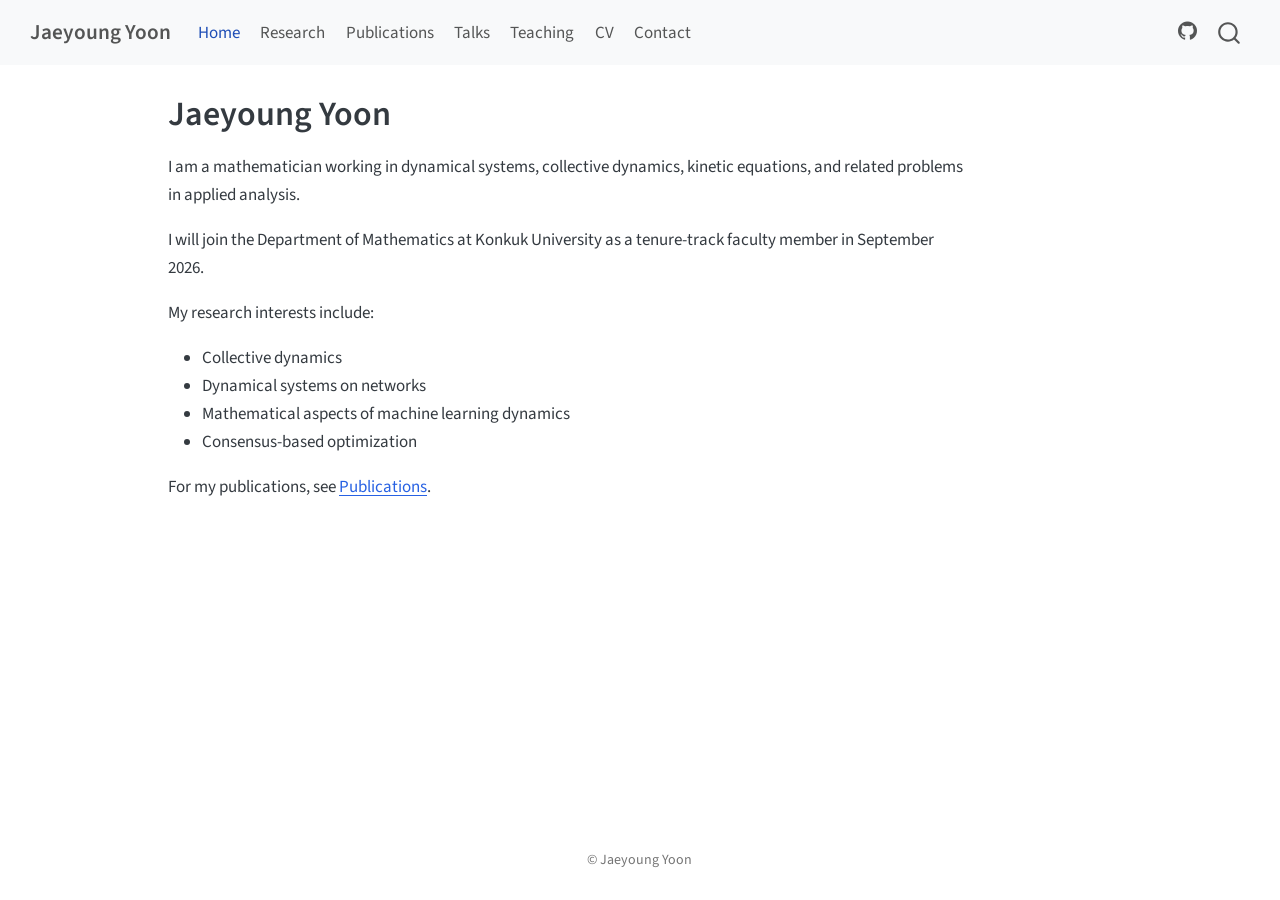
==== docs/index.html @ 16b4a7c4 "Initial Quarto website" ====
<!DOCTYPE html>
<html xmlns="http://www.w3.org/1999/xhtml" lang="en" xml:lang="en"><head>

<meta charset="utf-8">
<meta name="generator" content="quarto-1.9.38">

<meta name="viewport" content="width=device-width, initial-scale=1.0, user-scalable=yes">


<title>Jaeyoung Yoon</title>
<style>
/* Default styles provided by pandoc.
** See https://pandoc.org/MANUAL.html#variables-for-html for config info.
*/
code{white-space: pre-wrap;}
span.smallcaps{font-variant: small-caps;}
div.columns{display: flex; gap: min(4vw, 1.5em);}
div.column{flex: auto; overflow-x: auto;}
div.hanging-indent{margin-left: 1.5em; text-indent: -1.5em;}
ul.task-list{list-style: none;}
ul.task-list li input[type="checkbox"] {
  width: 0.8em;
  margin: 0 0.8em 0.2em -1em; /* quarto-specific, see https://github.com/quarto-dev/quarto-cli/issues/4556 */ 
  vertical-align: middle;
}
</style>


<script src="site_libs/quarto-nav/quarto-nav.js"></script>
<script src="site_libs/quarto-nav/headroom.min.js"></script>
<script src="site_libs/clipboard/clipboard.min.js"></script>
<script src="site_libs/quarto-search/autocomplete.umd.js"></script>
<script src="site_libs/quarto-search/fuse.min.js"></script>
<script src="site_libs/quarto-search/quarto-search.js"></script>
<meta name="quarto:offset" content="./">
<script src="site_libs/quarto-html/quarto.js" type="module"></script>
<script src="site_libs/quarto-html/tabsets/tabsets.js" type="module"></script>
<script src="site_libs/quarto-html/popper.min.js"></script>
<script src="site_libs/quarto-html/tippy.umd.min.js"></script>
<script src="site_libs/quarto-html/anchor.min.js"></script>
<link href="site_libs/quarto-html/tippy.css" rel="stylesheet">
<link href="site_libs/quarto-html/quarto-syntax-highlighting-15634bcf2e68342d4ad2dfa704d543f6.css" rel="stylesheet" id="quarto-text-highlighting-styles">
<script src="site_libs/bootstrap/bootstrap.min.js"></script>
<link href="site_libs/bootstrap/bootstrap-icons.css" rel="stylesheet">
<link href="site_libs/bootstrap/bootstrap-158031087360bce0ff56dc785ce39e06.min.css" rel="stylesheet" append-hash="true" id="quarto-bootstrap" data-mode="light">
<script id="quarto-search-options" type="application/json">{
  "location": "navbar",
  "copy-button": false,
  "collapse-after": 3,
  "panel-placement": "end",
  "type": "overlay",
  "limit": 50,
  "keyboard-shortcut": [
    "f",
    "/",
    "s"
  ],
  "show-item-context": false,
  "language": {
    "search-no-results-text": "No results",
    "search-matching-documents-text": "matching documents",
    "search-copy-link-title": "Copy link to search",
    "search-hide-matches-text": "Hide additional matches",
    "search-more-match-text": "more match in this document",
    "search-more-matches-text": "more matches in this document",
    "search-clear-button-title": "Clear",
    "search-text-placeholder": "",
    "search-detached-cancel-button-title": "Cancel",
    "search-submit-button-title": "Submit",
    "search-label": "Search"
  }
}</script>


<link rel="stylesheet" href="styles.css">
</head>

<body class="nav-fixed quarto-light">

<div id="quarto-search-results"></div>
  <header id="quarto-header" class="headroom fixed-top">
    <nav class="navbar navbar-expand-lg " data-bs-theme="dark">
      <div class="navbar-container container-fluid">
      <div class="navbar-brand-container mx-auto">
    <a class="navbar-brand" href="./index.html">
    <span class="navbar-title">Jaeyoung Yoon</span>
    </a>
  </div>
            <div id="quarto-search" class="" title="Search"></div>
          <button class="navbar-toggler" type="button" data-bs-toggle="collapse" data-bs-target="#navbarCollapse" aria-controls="navbarCollapse" role="menu" aria-expanded="false" aria-label="Toggle navigation" onclick="if (window.quartoToggleHeadroom) { window.quartoToggleHeadroom(); }">
  <span class="navbar-toggler-icon"></span>
</button>
          <div class="collapse navbar-collapse" id="navbarCollapse">
            <ul class="navbar-nav navbar-nav-scroll me-auto">
  <li class="nav-item">
    <a class="nav-link active" href="./index.html" aria-current="page"> 
<span class="menu-text">Home</span></a>
  </li>  
  <li class="nav-item">
    <a class="nav-link" href="./research.html"> 
<span class="menu-text">Research</span></a>
  </li>  
  <li class="nav-item">
    <a class="nav-link" href="./publications.html"> 
<span class="menu-text">Publications</span></a>
  </li>  
  <li class="nav-item">
    <a class="nav-link" href="./talks.html"> 
<span class="menu-text">Talks</span></a>
  </li>  
  <li class="nav-item">
    <a class="nav-link" href="./teaching.html"> 
<span class="menu-text">Teaching</span></a>
  </li>  
  <li class="nav-item">
    <a class="nav-link" href="./cv.html"> 
<span class="menu-text">CV</span></a>
  </li>  
  <li class="nav-item">
    <a class="nav-link" href="./contact.html"> 
<span class="menu-text">Contact</span></a>
  </li>  
</ul>
            <ul class="navbar-nav navbar-nav-scroll ms-auto">
  <li class="nav-item compact">
    <a class="nav-link" href="https://github.com/wodud1516"> <i class="bi bi-github" role="img">
</i> 
<span class="menu-text"></span></a>
  </li>  
</ul>
          </div> <!-- /navcollapse -->
            <div class="quarto-navbar-tools">
</div>
      </div> <!-- /container-fluid -->
    </nav>
</header>
<!-- content -->
<div id="quarto-content" class="quarto-container page-columns page-rows-contents page-layout-article page-navbar">
<!-- sidebar -->
<!-- margin-sidebar -->
    <div id="quarto-margin-sidebar" class="sidebar margin-sidebar zindex-bottom">
        
    </div>
<!-- main -->
<main class="content" id="quarto-document-content">

<header id="title-block-header" class="quarto-title-block default">
<div class="quarto-title">
<h1 class="title">Jaeyoung Yoon</h1>
</div>



<div class="quarto-title-meta">

    
  
    
  </div>
  


</header>


<p>I am a mathematician working in dynamical systems, collective dynamics, kinetic equations, and related problems in applied analysis.</p>
<p>I will join the Department of Mathematics at Konkuk University as a tenure-track faculty member in September 2026.</p>
<p>My research interests include:</p>
<ul>
<li>Collective dynamics</li>
<li>Dynamical systems on networks</li>
<li>Mathematical aspects of machine learning dynamics</li>
<li>Consensus-based optimization</li>
</ul>
<p>For my publications, see <a href="./publications.html">Publications</a>.</p>



</main> <!-- /main -->
<script id="quarto-html-after-body" type="application/javascript">
  window.document.addEventListener("DOMContentLoaded", function (event) {
    const icon = "";
    const anchorJS = new window.AnchorJS();
    anchorJS.options = {
      placement: 'right',
      icon: icon
    };
    anchorJS.add('.anchored');
    const isCodeAnnotation = (el) => {
      for (const clz of el.classList) {
        if (clz.startsWith('code-annotation-')) {                     
          return true;
        }
      }
      return false;
    }
    const onCopySuccess = function(e) {
      // button target
      const button = e.trigger;
      // don't keep focus
      button.blur();
      // flash "checked"
      button.classList.add('code-copy-button-checked');
      var currentTitle = button.getAttribute("title");
      button.setAttribute("title", "Copied!");
      let tooltip;
      if (window.bootstrap) {
        button.setAttribute("data-bs-toggle", "tooltip");
        button.setAttribute("data-bs-placement", "left");
        button.setAttribute("data-bs-title", "Copied!");
        tooltip = new bootstrap.Tooltip(button, 
          { trigger: "manual", 
            customClass: "code-copy-button-tooltip",
            offset: [0, -8]});
        tooltip.show();    
      }
      setTimeout(function() {
        if (tooltip) {
          tooltip.hide();
          button.removeAttribute("data-bs-title");
          button.removeAttribute("data-bs-toggle");
          button.removeAttribute("data-bs-placement");
        }
        button.setAttribute("title", currentTitle);
        button.classList.remove('code-copy-button-checked');
      }, 1000);
      // clear code selection
      e.clearSelection();
    }
    const getTextToCopy = function(trigger) {
      const outerScaffold = trigger.parentElement.cloneNode(true);
      const codeEl = outerScaffold.querySelector('code');
      for (const childEl of codeEl.children) {
        if (isCodeAnnotation(childEl)) {
          childEl.remove();
        }
      }
      return codeEl.innerText;
    }
    const clipboard = new window.ClipboardJS('.code-copy-button:not([data-in-quarto-modal])', {
      text: getTextToCopy
    });
    clipboard.on('success', onCopySuccess);
    if (window.document.getElementById('quarto-embedded-source-code-modal')) {
      const clipboardModal = new window.ClipboardJS('.code-copy-button[data-in-quarto-modal]', {
        text: getTextToCopy,
        container: window.document.getElementById('quarto-embedded-source-code-modal')
      });
      clipboardModal.on('success', onCopySuccess);
    }
      var localhostRegex = new RegExp(/^(?:http|https):\/\/localhost\:?[0-9]*\//);
      var mailtoRegex = new RegExp(/^mailto:/);
        var filterRegex = new RegExp('/' + window.location.host + '/');
      var isInternal = (href) => {
          return filterRegex.test(href) || localhostRegex.test(href) || mailtoRegex.test(href);
      }
      // Inspect non-navigation links and adorn them if external
     var links = window.document.querySelectorAll('a[href]:not(.nav-link):not(.navbar-brand):not(.toc-action):not(.sidebar-link):not(.sidebar-item-toggle):not(.pagination-link):not(.no-external):not([aria-hidden]):not(.dropdown-item):not(.quarto-navigation-tool):not(.about-link)');
      for (var i=0; i<links.length; i++) {
        const link = links[i];
        if (!isInternal(link.href)) {
          // undo the damage that might have been done by quarto-nav.js in the case of
          // links that we want to consider external
          if (link.dataset.originalHref !== undefined) {
            link.href = link.dataset.originalHref;
          }
        }
      }
    function tippyHover(el, contentFn, onTriggerFn, onUntriggerFn) {
      const config = {
        allowHTML: true,
        maxWidth: 500,
        delay: 100,
        arrow: false,
        appendTo: function(el) {
            return el.parentElement;
        },
        interactive: true,
        interactiveBorder: 10,
        theme: 'quarto',
        placement: 'bottom-start',
      };
      if (contentFn) {
        config.content = contentFn;
      }
      if (onTriggerFn) {
        config.onTrigger = onTriggerFn;
      }
      if (onUntriggerFn) {
        config.onUntrigger = onUntriggerFn;
      }
      window.tippy(el, config); 
    }
    const noterefs = window.document.querySelectorAll('a[role="doc-noteref"]');
    for (var i=0; i<noterefs.length; i++) {
      const ref = noterefs[i];
      tippyHover(ref, function() {
        // use id or data attribute instead here
        let href = ref.getAttribute('data-footnote-href') || ref.getAttribute('href');
        try { href = new URL(href).hash; } catch {}
        const id = href.replace(/^#\/?/, "");
        const note = window.document.getElementById(id);
        if (note) {
          return note.innerHTML;
        } else {
          return "";
        }
      });
    }
    const xrefs = window.document.querySelectorAll('a.quarto-xref');
    const processXRef = (id, note) => {
      // Strip column container classes
      const stripColumnClz = (el) => {
        el.classList.remove("page-full", "page-columns");
        if (el.children) {
          for (const child of el.children) {
            stripColumnClz(child);
          }
        }
      }
      stripColumnClz(note)
      if (id === null || id.startsWith('sec-')) {
        // Special case sections, only their first couple elements
        const container = document.createElement("div");
        if (note.children && note.children.length > 2) {
          container.appendChild(note.children[0].cloneNode(true));
          for (let i = 1; i < note.children.length; i++) {
            const child = note.children[i];
            if (child.tagName === "P" && child.innerText === "") {
              continue;
            } else {
              container.appendChild(child.cloneNode(true));
              break;
            }
          }
          if (window.Quarto?.typesetMath) {
            window.Quarto.typesetMath(container);
          }
          return container.innerHTML
        } else {
          if (window.Quarto?.typesetMath) {
            window.Quarto.typesetMath(note);
          }
          return note.innerHTML;
        }
      } else {
        // Remove any anchor links if they are present
        const anchorLink = note.querySelector('a.anchorjs-link');
        if (anchorLink) {
          anchorLink.remove();
        }
        if (window.Quarto?.typesetMath) {
          window.Quarto.typesetMath(note);
        }
        if (note.classList.contains("callout")) {
          return note.outerHTML;
        } else {
          return note.innerHTML;
        }
      }
    }
    for (var i=0; i<xrefs.length; i++) {
      const xref = xrefs[i];
      tippyHover(xref, undefined, function(instance) {
        instance.disable();
        let url = xref.getAttribute('href');
        let hash = undefined; 
        if (url.startsWith('#')) {
          hash = url;
        } else {
          try { hash = new URL(url).hash; } catch {}
        }
        if (hash) {
          const id = hash.replace(/^#\/?/, "");
          const note = window.document.getElementById(id);
          if (note !== null) {
            try {
              const html = processXRef(id, note.cloneNode(true));
              instance.setContent(html);
            } finally {
              instance.enable();
              instance.show();
            }
          } else {
            // See if we can fetch this
            fetch(url.split('#')[0])
            .then(res => res.text())
            .then(html => {
              const parser = new DOMParser();
              const htmlDoc = parser.parseFromString(html, "text/html");
              const note = htmlDoc.getElementById(id);
              if (note !== null) {
                const html = processXRef(id, note);
                instance.setContent(html);
              } 
            }).finally(() => {
              instance.enable();
              instance.show();
            });
          }
        } else {
          // See if we can fetch a full url (with no hash to target)
          // This is a special case and we should probably do some content thinning / targeting
          fetch(url)
          .then(res => res.text())
          .then(html => {
            const parser = new DOMParser();
            const htmlDoc = parser.parseFromString(html, "text/html");
            const note = htmlDoc.querySelector('main.content');
            if (note !== null) {
              // This should only happen for chapter cross references
              // (since there is no id in the URL)
              // remove the first header
              if (note.children.length > 0 && note.children[0].tagName === "HEADER") {
                note.children[0].remove();
              }
              const html = processXRef(null, note);
              instance.setContent(html);
            } 
          }).finally(() => {
            instance.enable();
            instance.show();
          });
        }
      }, function(instance) {
      });
    }
        let selectedAnnoteEl;
        const selectorForAnnotation = ( cell, annotation) => {
          let cellAttr = 'data-code-cell="' + cell + '"';
          let lineAttr = 'data-code-annotation="' +  annotation + '"';
          const selector = 'span[' + cellAttr + '][' + lineAttr + ']';
          return selector;
        }
        const selectCodeLines = (annoteEl) => {
          const doc = window.document;
          const targetCell = annoteEl.getAttribute("data-target-cell");
          const targetAnnotation = annoteEl.getAttribute("data-target-annotation");
          const annoteSpan = window.document.querySelector(selectorForAnnotation(targetCell, targetAnnotation));
          const lines = annoteSpan.getAttribute("data-code-lines").split(",");
          const lineIds = lines.map((line) => {
            return targetCell + "-" + line;
          })
          let top = null;
          let height = null;
          let parent = null;
          if (lineIds.length > 0) {
              //compute the position of the single el (top and bottom and make a div)
              const el = window.document.getElementById(lineIds[0]);
              top = el.offsetTop;
              height = el.offsetHeight;
              parent = el.parentElement.parentElement;
            if (lineIds.length > 1) {
              const lastEl = window.document.getElementById(lineIds[lineIds.length - 1]);
              const bottom = lastEl.offsetTop + lastEl.offsetHeight;
              height = bottom - top;
            }
            if (top !== null && height !== null && parent !== null) {
              // cook up a div (if necessary) and position it 
              let div = window.document.getElementById("code-annotation-line-highlight");
              if (div === null) {
                div = window.document.createElement("div");
                div.setAttribute("id", "code-annotation-line-highlight");
                div.style.position = 'absolute';
                parent.appendChild(div);
              }
              div.style.top = top - 2 + "px";
              div.style.height = height + 4 + "px";
              div.style.left = 0;
              let gutterDiv = window.document.getElementById("code-annotation-line-highlight-gutter");
              if (gutterDiv === null) {
                gutterDiv = window.document.createElement("div");
                gutterDiv.setAttribute("id", "code-annotation-line-highlight-gutter");
                gutterDiv.style.position = 'absolute';
                const codeCell = window.document.getElementById(targetCell);
                const gutter = codeCell.querySelector('.code-annotation-gutter');
                gutter.appendChild(gutterDiv);
              }
              gutterDiv.style.top = top - 2 + "px";
              gutterDiv.style.height = height + 4 + "px";
            }
            selectedAnnoteEl = annoteEl;
          }
        };
        const unselectCodeLines = () => {
          const elementsIds = ["code-annotation-line-highlight", "code-annotation-line-highlight-gutter"];
          elementsIds.forEach((elId) => {
            const div = window.document.getElementById(elId);
            if (div) {
              div.remove();
            }
          });
          selectedAnnoteEl = undefined;
        };
          // Handle positioning of the toggle
      window.addEventListener(
        "resize",
        throttle(() => {
          elRect = undefined;
          if (selectedAnnoteEl) {
            selectCodeLines(selectedAnnoteEl);
          }
        }, 10)
      );
      function throttle(fn, ms) {
      let throttle = false;
      let timer;
        return (...args) => {
          if(!throttle) { // first call gets through
              fn.apply(this, args);
              throttle = true;
          } else { // all the others get throttled
              if(timer) clearTimeout(timer); // cancel #2
              timer = setTimeout(() => {
                fn.apply(this, args);
                timer = throttle = false;
              }, ms);
          }
        };
      }
        // Attach click handler to the DT
        const annoteDls = window.document.querySelectorAll('dt[data-target-cell]');
        for (const annoteDlNode of annoteDls) {
          annoteDlNode.addEventListener('click', (event) => {
            const clickedEl = event.target;
            if (clickedEl !== selectedAnnoteEl) {
              unselectCodeLines();
              const activeEl = window.document.querySelector('dt[data-target-cell].code-annotation-active');
              if (activeEl) {
                activeEl.classList.remove('code-annotation-active');
              }
              selectCodeLines(clickedEl);
              clickedEl.classList.add('code-annotation-active');
            } else {
              // Unselect the line
              unselectCodeLines();
              clickedEl.classList.remove('code-annotation-active');
            }
          });
        }
    const findCites = (el) => {
      const parentEl = el.parentElement;
      if (parentEl) {
        const cites = parentEl.dataset.cites;
        if (cites) {
          return {
            el,
            cites: cites.split(' ')
          };
        } else {
          return findCites(el.parentElement)
        }
      } else {
        return undefined;
      }
    };
    var bibliorefs = window.document.querySelectorAll('a[role="doc-biblioref"]');
    for (var i=0; i<bibliorefs.length; i++) {
      const ref = bibliorefs[i];
      const citeInfo = findCites(ref);
      if (citeInfo) {
        tippyHover(citeInfo.el, function() {
          var popup = window.document.createElement('div');
          citeInfo.cites.forEach(function(cite) {
            var citeDiv = window.document.createElement('div');
            citeDiv.classList.add('hanging-indent');
            citeDiv.classList.add('csl-entry');
            var biblioDiv = window.document.getElementById('ref-' + cite);
            if (biblioDiv) {
              citeDiv.innerHTML = biblioDiv.innerHTML;
            }
            popup.appendChild(citeDiv);
          });
          return popup.innerHTML;
        });
      }
    }
  });
  </script>
</div> <!-- /content -->
<footer class="footer">
  <div class="nav-footer">
    <div class="nav-footer-left">
      &nbsp;
    </div>   
    <div class="nav-footer-center">
<p>© Jaeyoung Yoon</p>
</div>
    <div class="nav-footer-right">
      &nbsp;
    </div>
  </div>
</footer>




</body></html>
---- docs/site_libs/quarto-html/tippy.css ----
.tippy-box[data-animation=fade][data-state=hidden]{opacity:0}[data-tippy-root]{max-width:calc(100vw - 10px)}.tippy-box{position:relative;background-color:#333;color:#fff;border-radius:4px;font-size:14px;line-height:1.4;white-space:normal;outline:0;transition-property:transform,visibility,opacity}.tippy-box[data-placement^=top]>.tippy-arrow{bottom:0}.tippy-box[data-placement^=top]>.tippy-arrow:before{bottom:-7px;left:0;border-width:8px 8px 0;border-top-color:initial;transform-origin:center top}.tippy-box[data-placement^=bottom]>.tippy-arrow{top:0}.tippy-box[data-placement^=bottom]>.tippy-arrow:before{top:-7px;left:0;border-width:0 8px 8px;border-bottom-color:initial;transform-origin:center bottom}.tippy-box[data-placement^=left]>.tippy-arrow{right:0}.tippy-box[data-placement^=left]>.tippy-arrow:before{border-width:8px 0 8px 8px;border-left-color:initial;right:-7px;transform-origin:center left}.tippy-box[data-placement^=right]>.tippy-arrow{left:0}.tippy-box[data-placement^=right]>.tippy-arrow:before{left:-7px;border-width:8px 8px 8px 0;border-right-color:initial;transform-origin:center right}.tippy-box[data-inertia][data-state=visible]{transition-timing-function:cubic-bezier(.54,1.5,.38,1.11)}.tippy-arrow{width:16px;height:16px;color:#333}.tippy-arrow:before{content:"";position:absolute;border-color:transparent;border-style:solid}.tippy-content{position:relative;padding:5px 9px;z-index:1}
---- docs/site_libs/quarto-html/quarto-syntax-highlighting-15634bcf2e68342d4ad2dfa704d543f6.css ----
/* quarto syntax highlight colors */
:root {
  --quarto-hl-ot-color: #003B4F;
  --quarto-hl-at-color: #657422;
  --quarto-hl-ss-color: #20794D;
  --quarto-hl-an-color: #5E5E5E;
  --quarto-hl-fu-color: #4758AB;
  --quarto-hl-st-color: #20794D;
  --quarto-hl-cf-color: #003B4F;
  --quarto-hl-op-color: #5E5E5E;
  --quarto-hl-er-color: #AD0000;
  --quarto-hl-bn-color: #AD0000;
  --quarto-hl-al-color: #AD0000;
  --quarto-hl-va-color: #111111;
  --quarto-hl-bu-color: inherit;
  --quarto-hl-ex-color: inherit;
  --quarto-hl-pp-color: #AD0000;
  --quarto-hl-in-color: #5E5E5E;
  --quarto-hl-vs-color: #20794D;
  --quarto-hl-wa-color: #5E5E5E;
  --quarto-hl-do-color: #5E5E5E;
  --quarto-hl-im-color: #00769E;
  --quarto-hl-ch-color: #20794D;
  --quarto-hl-dt-color: #AD0000;
  --quarto-hl-fl-color: #AD0000;
  --quarto-hl-co-color: #5E5E5E;
  --quarto-hl-cv-color: #5E5E5E;
  --quarto-hl-cn-color: #8f5902;
  --quarto-hl-sc-color: #5E5E5E;
  --quarto-hl-dv-color: #AD0000;
  --quarto-hl-kw-color: #003B4F;
}

/* other quarto variables */
:root {
  --quarto-font-monospace: SFMono-Regular, Menlo, Monaco, Consolas, "Liberation Mono", "Courier New", monospace;
}

/* syntax highlight based on Pandoc's rules */
pre > code.sourceCode > span {
  color: #003B4F;
}

code.sourceCode > span {
  color: #003B4F;
}

div.sourceCode,
div.sourceCode pre.sourceCode {
  color: #003B4F;
}

/* Normal */
code span {
  color: #003B4F;
}

/* Alert */
code span.al {
  color: #AD0000;
  font-style: inherit;
}

/* Annotation */
code span.an {
  color: #5E5E5E;
  font-style: inherit;
}

/* Attribute */
code span.at {
  color: #657422;
  font-style: inherit;
}

/* BaseN */
code span.bn {
  color: #AD0000;
  font-style: inherit;
}

/* BuiltIn */
code span.bu {
  font-style: inherit;
}

/* ControlFlow */
code span.cf {
  color: #003B4F;
  font-weight: bold;
  font-style: inherit;
}

/* Char */
code span.ch {
  color: #20794D;
  font-style: inherit;
}

/* Constant */
code span.cn {
  color: #8f5902;
  font-style: inherit;
}

/* Comment */
code span.co {
  color: #5E5E5E;
  font-style: inherit;
}

/* CommentVar */
code span.cv {
  color: #5E5E5E;
  font-style: italic;
}

/* Documentation */
code span.do {
  color: #5E5E5E;
  font-style: italic;
}

/* DataType */
code span.dt {
  color: #AD0000;
  font-style: inherit;
}

/* DecVal */
code span.dv {
  color: #AD0000;
  font-style: inherit;
}

/* Error */
code span.er {
  color: #AD0000;
  font-style: inherit;
}

/* Extension */
code span.ex {
  font-style: inherit;
}

/* Float */
code span.fl {
  color: #AD0000;
  font-style: inherit;
}

/* Function */
code span.fu {
  color: #4758AB;
  font-style: inherit;
}

/* Import */
code span.im {
  color: #00769E;
  font-style: inherit;
}

/* Information */
code span.in {
  color: #5E5E5E;
  font-style: inherit;
}

/* Keyword */
code span.kw {
  color: #003B4F;
  font-weight: bold;
  font-style: inherit;
}

/* Operator */
code span.op {
  color: #5E5E5E;
  font-style: inherit;
}

/* Other */
code span.ot {
  color: #003B4F;
  font-style: inherit;
}

/* Preprocessor */
code span.pp {
  color: #AD0000;
  font-style: inherit;
}

/* SpecialChar */
code span.sc {
  color: #5E5E5E;
  font-style: inherit;
}

/* SpecialString */
code span.ss {
  color: #20794D;
  font-style: inherit;
}

/* String */
code span.st {
  color: #20794D;
  font-style: inherit;
}

/* Variable */
code span.va {
  color: #111111;
  font-style: inherit;
}

/* VerbatimString */
code span.vs {
  color: #20794D;
  font-style: inherit;
}

/* Warning */
code span.wa {
  color: #5E5E5E;
  font-style: italic;
}

.prevent-inlining {
  content: "</";
}

/*# sourceMappingURL=f23921c56f73e400b49028c9186a1aa0.css.map */
---- docs/styles.css ----
body {
  font-size: 17px;
  line-height: 1.65;
}

.navbar-title {
  font-weight: 600;
}

h1, h2, h3 {
  font-weight: 600;
}

img {
  border-radius: 6px;
}
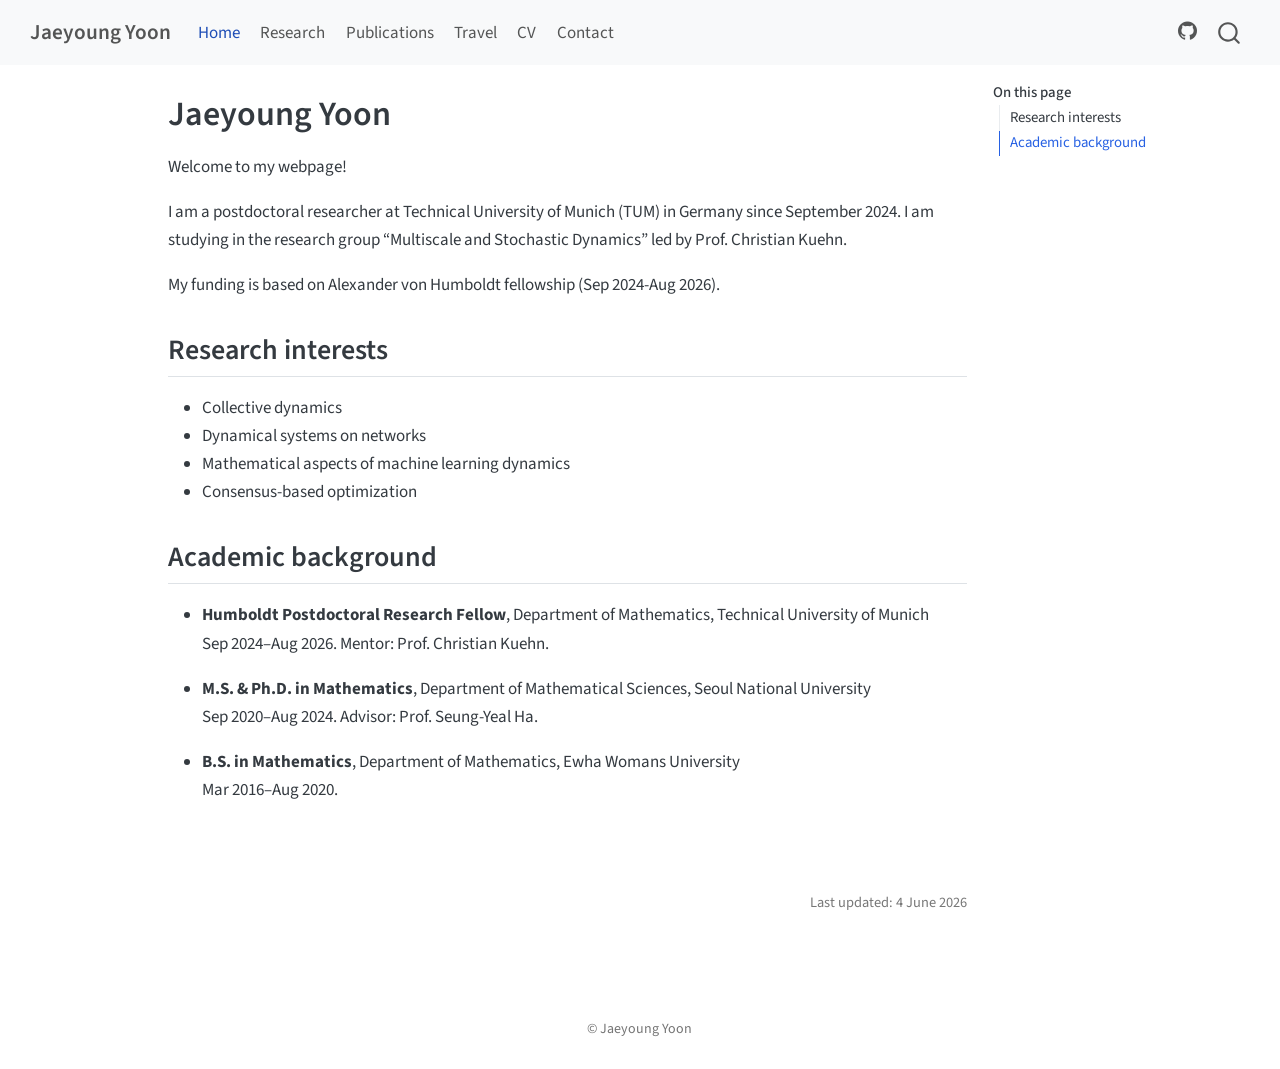
==== commit 298db61c: "release on 4June2026" ====
--- a/docs/index.html
+++ b/docs/index.html
@@ -105,12 +105,8 @@
 <span class="menu-text">Publications</span></a>
   </li>  
   <li class="nav-item">
-    <a class="nav-link" href="./talks.html"> 
-<span class="menu-text">Talks</span></a>
-  </li>  
-  <li class="nav-item">
-    <a class="nav-link" href="./teaching.html"> 
-<span class="menu-text">Teaching</span></a>
+    <a class="nav-link" href="./travel.html"> 
+<span class="menu-text">Travel</span></a>
   </li>  
   <li class="nav-item">
     <a class="nav-link" href="./cv.html"> 
@@ -138,8 +134,15 @@
 <div id="quarto-content" class="quarto-container page-columns page-rows-contents page-layout-article page-navbar">
 <!-- sidebar -->
 <!-- margin-sidebar -->
-    <div id="quarto-margin-sidebar" class="sidebar margin-sidebar zindex-bottom">
-        
+    <div id="quarto-margin-sidebar" class="sidebar margin-sidebar">
+        <nav id="TOC" role="doc-toc" class="toc-active">
+    <h2 id="toc-title">On this page</h2>
+   
+  <ul>
+  <li><a href="#research-interests" id="toc-research-interests" class="nav-link active" data-scroll-target="#research-interests">Research interests</a></li>
+  <li><a href="#academic-background" id="toc-academic-background" class="nav-link" data-scroll-target="#academic-background">Academic background</a></li>
+  </ul>
+</nav>
     </div>
 <!-- main -->
 <main class="content" id="quarto-document-content">
@@ -163,18 +166,33 @@
 </header>
 
 
-<p>I am a mathematician working in dynamical systems, collective dynamics, kinetic equations, and related problems in applied analysis.</p>
-<p>I will join the Department of Mathematics at Konkuk University as a tenure-track faculty member in September 2026.</p>
-<p>My research interests include:</p>
+<p>Welcome to my webpage!</p>
+<p>I am a postdoctoral researcher at Technical University of Munich (TUM) in Germany since September 2024. I am studying in the research group “Multiscale and Stochastic Dynamics” led by Prof.&nbsp;Christian Kuehn.</p>
+<p>My funding is based on Alexander von Humboldt fellowship (Sep 2024-Aug 2026).</p>
+<section id="research-interests" class="level2">
+<h2 class="anchored" data-anchor-id="research-interests">Research interests</h2>
 <ul>
 <li>Collective dynamics</li>
 <li>Dynamical systems on networks</li>
 <li>Mathematical aspects of machine learning dynamics</li>
 <li>Consensus-based optimization</li>
 </ul>
-<p>For my publications, see <a href="./publications.html">Publications</a>.</p>
-
-
+</section>
+<section id="academic-background" class="level2">
+<h2 class="anchored" data-anchor-id="academic-background">Academic background</h2>
+<ul>
+<li><p><strong>Humboldt Postdoctoral Research Fellow</strong>, Department of Mathematics, Technical University of Munich<br>
+Sep 2024–Aug 2026. Mentor: Prof.&nbsp;Christian Kuehn.</p></li>
+<li><p><strong>M.S. &amp; Ph.D.&nbsp;in Mathematics</strong>, Department of Mathematical Sciences, Seoul National University<br>
+Sep 2020–Aug 2024. Advisor: Prof.&nbsp;Seung-Yeal Ha.</p></li>
+<li><p><strong>B.S. in Mathematics</strong>, Department of Mathematics, Ewha Womans University<br>
+Mar 2016–Aug 2020.</p></li>
+</ul>
+<p><br></p>
+<p><span class="last-updated">Last updated: 4 June 2026</span></p>
+
+
+</section>
 
 </main> <!-- /main -->
 <script id="quarto-html-after-body" type="application/javascript">
--- a/docs/styles.css
+++ b/docs/styles.css
@@ -13,4 +13,50 @@
 
 img {
   border-radius: 6px;
+}
+
+details {
+  margin: 1.2rem 0;
+  padding: 0.8rem 1rem;
+  border: 1px solid #e5e7eb;
+  border-radius: 8px;
+}
+
+summary {
+  cursor: pointer;
+  font-size: 1.35rem;
+  font-weight: 600;
+}
+
+details[open] summary {
+  margin-bottom: 0.8rem;
+}
+
+.small-text {
+  font-size: 0.85em;
+  color: #555;
+}
+
+.arxiv-link {
+  color: #b31b1b;
+  font-weight: 600;
+  text-decoration: none;
+  border: 1px solid #b31b1b;
+  border-radius: 4px;
+  padding: 0.08em 0.35em;
+  font-size: 0.85em;
+}
+
+.arxiv-link:hover {
+  color: white;
+  background: #b31b1b;
+  text-decoration: none;
+}
+
+.last-updated {
+  display: block;
+  margin-top: 2.5rem;
+  font-size: 0.85em;
+  color: #777;
+  text-align: right;
 }
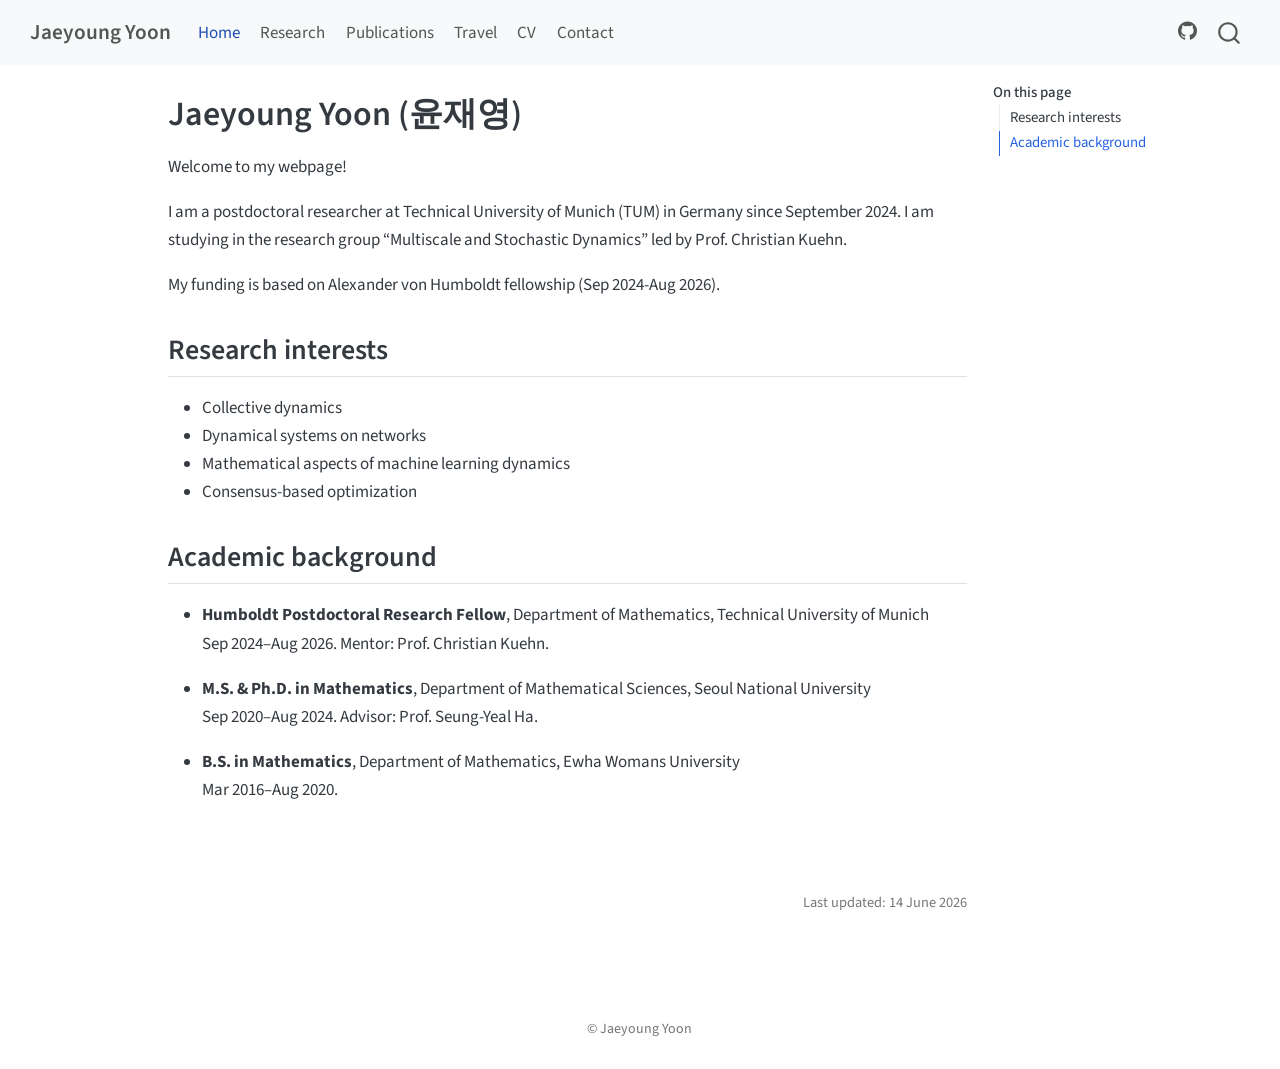
==== commit 1380b06c: "14062026" ====
--- a/docs/index.html
+++ b/docs/index.html
@@ -7,7 +7,7 @@
 <meta name="viewport" content="width=device-width, initial-scale=1.0, user-scalable=yes">
 
 
-<title>Jaeyoung Yoon</title>
+<title>Jaeyoung Yoon (윤재영) – Jaeyoung Yoon</title>
 <style>
 /* Default styles provided by pandoc.
 ** See https://pandoc.org/MANUAL.html#variables-for-html for config info.
@@ -149,7 +149,7 @@
 
 <header id="title-block-header" class="quarto-title-block default">
 <div class="quarto-title">
-<h1 class="title">Jaeyoung Yoon</h1>
+<h1 class="title">Jaeyoung Yoon (윤재영)</h1>
 </div>
 
 
@@ -189,7 +189,7 @@
 Mar 2016–Aug 2020.</p></li>
 </ul>
 <p><br></p>
-<p><span class="last-updated">Last updated: 4 June 2026</span></p>
+<p><span class="last-updated">Last updated: 14 June 2026</span></p>
 
 
 </section>
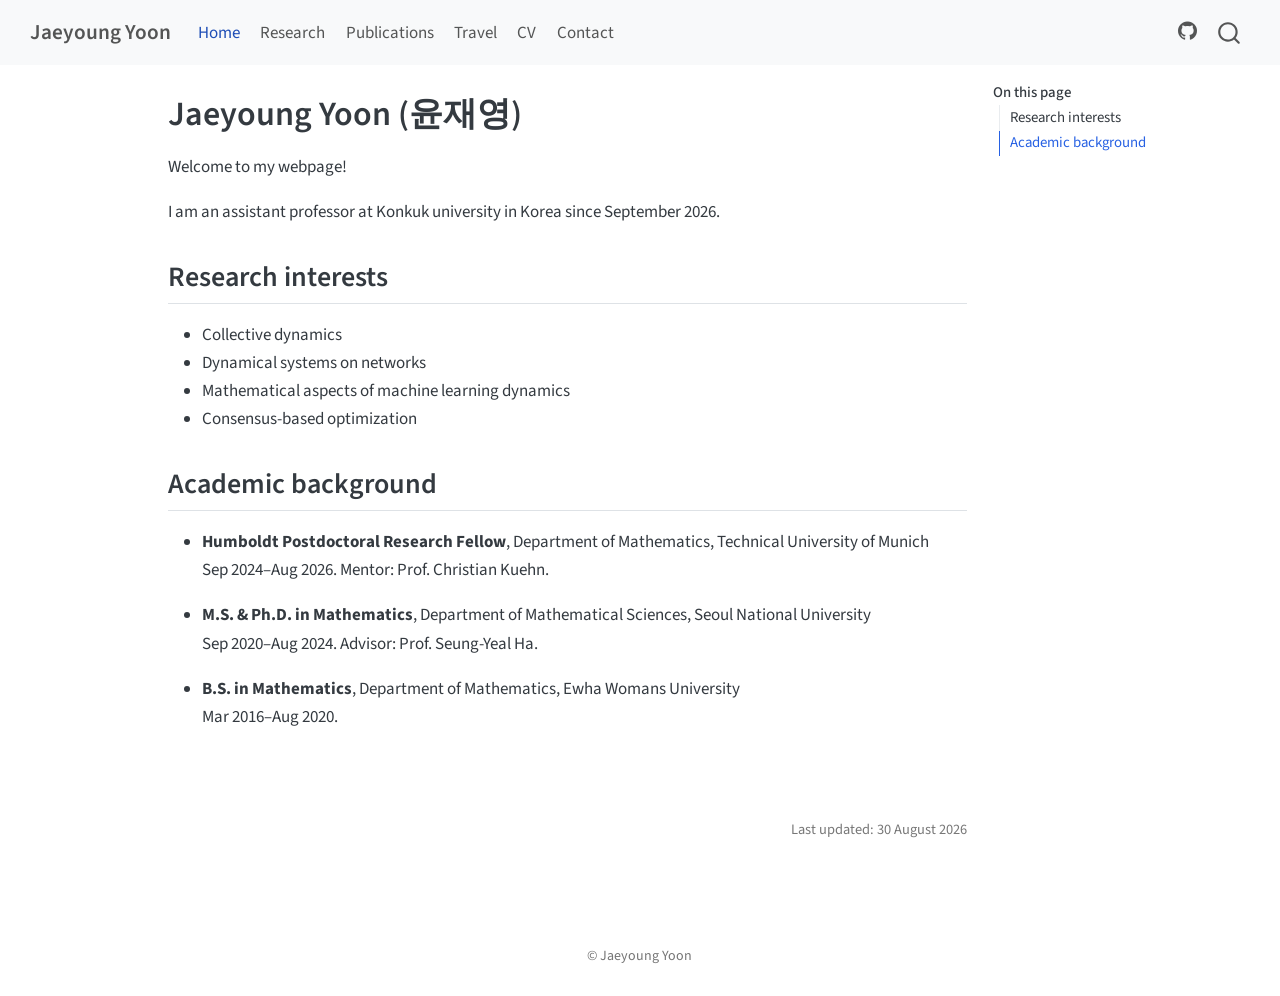
==== commit 899bcac4: "Render website" ====
--- a/docs/index.html
+++ b/docs/index.html
@@ -167,8 +167,7 @@
 
 
 <p>Welcome to my webpage!</p>
-<p>I am a postdoctoral researcher at Technical University of Munich (TUM) in Germany since September 2024. I am studying in the research group “Multiscale and Stochastic Dynamics” led by Prof.&nbsp;Christian Kuehn.</p>
-<p>My funding is based on Alexander von Humboldt fellowship (Sep 2024-Aug 2026).</p>
+<p>I am an assistant professor at Konkuk university in Korea since September 2026.</p>
 <section id="research-interests" class="level2">
 <h2 class="anchored" data-anchor-id="research-interests">Research interests</h2>
 <ul>
@@ -189,7 +188,7 @@
 Mar 2016–Aug 2020.</p></li>
 </ul>
 <p><br></p>
-<p><span class="last-updated">Last updated: 14 June 2026</span></p>
+<p><span class="last-updated">Last updated: 30 August 2026</span></p>
 
 
 </section>
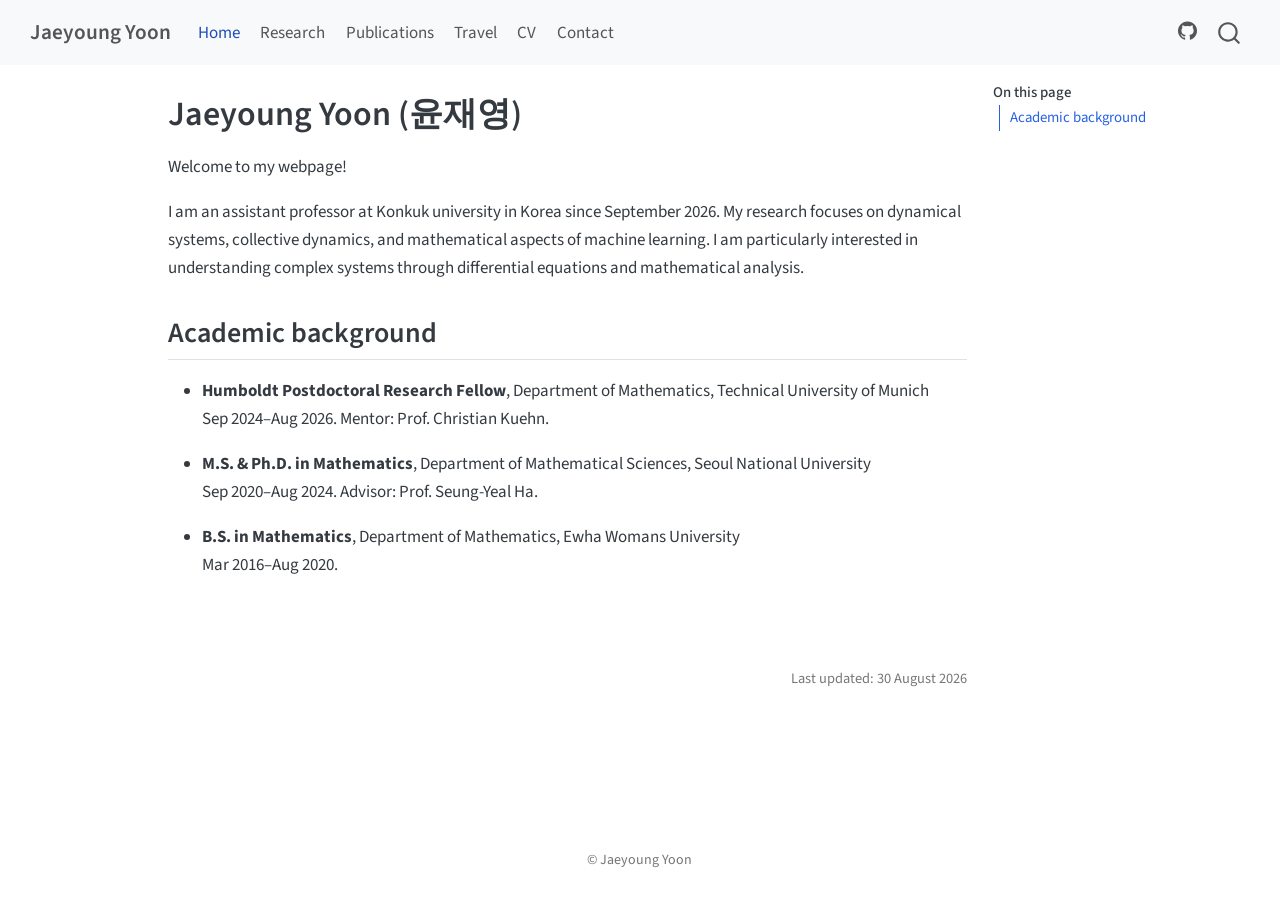
==== commit ca10ecd2: "Update homepage" ====
--- a/docs/index.html
+++ b/docs/index.html
@@ -139,8 +139,7 @@
     <h2 id="toc-title">On this page</h2>
    
   <ul>
-  <li><a href="#research-interests" id="toc-research-interests" class="nav-link active" data-scroll-target="#research-interests">Research interests</a></li>
-  <li><a href="#academic-background" id="toc-academic-background" class="nav-link" data-scroll-target="#academic-background">Academic background</a></li>
+  <li><a href="#academic-background" id="toc-academic-background" class="nav-link active" data-scroll-target="#academic-background">Academic background</a></li>
   </ul>
 </nav>
     </div>
@@ -167,16 +166,15 @@
 
 
 <p>Welcome to my webpage!</p>
-<p>I am an assistant professor at Konkuk university in Korea since September 2026.</p>
-<section id="research-interests" class="level2">
-<h2 class="anchored" data-anchor-id="research-interests">Research interests</h2>
-<ul>
-<li>Collective dynamics</li>
-<li>Dynamical systems on networks</li>
-<li>Mathematical aspects of machine learning dynamics</li>
-<li>Consensus-based optimization</li>
-</ul>
-</section>
+<p>I am an assistant professor at Konkuk university in Korea since September 2026. My research focuses on dynamical systems, collective dynamics, and mathematical aspects of machine learning. I am particularly interested in understanding complex systems through differential equations and mathematical analysis.</p>
+<!--
+## Research interests
+
+- Collective dynamics
+- Dynamical systems on networks
+- Mathematical aspects of machine learning dynamics
+- Consensus-based optimization
+-->
 <section id="academic-background" class="level2">
 <h2 class="anchored" data-anchor-id="academic-background">Academic background</h2>
 <ul>
